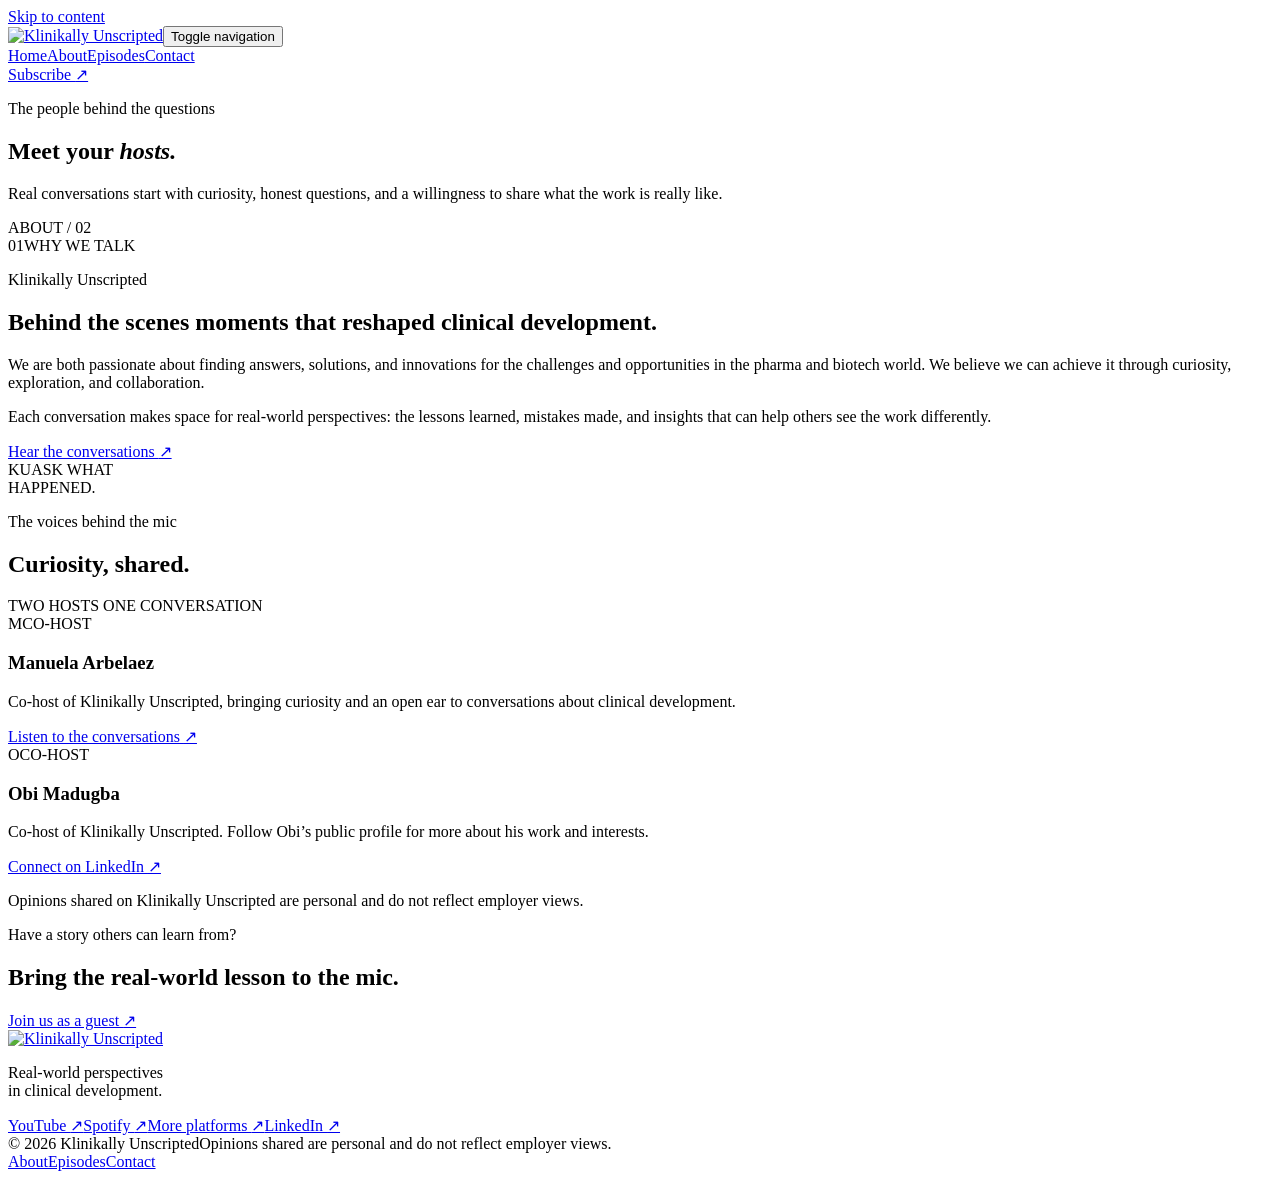
==== docs/about/index.html @ c27f8a80 "Place static site in Pages docs source" ====
<!doctype html>
<html lang="en">
<head>
  <meta charset="utf-8">
  <meta name="viewport" content="width=device-width, initial-scale=1">
  <title>About the Hosts | Klinikally Unscripted</title>
  <meta name="description" content="Meet Manuela Arbelaez and Obi Madugba, the hosts behind Klinikally Unscripted and its real-world clinical development conversations.">
  <meta name="keywords" content="Klinikally Unscripted, podcast hosts, clinical development, pharma, biotech">
  <meta name="theme-color" content="#0b0b0a">
  <meta name="robots" content="noindex,follow">
  <link rel="canonical" href="https://klinikallyunscripted.com/about/">
  <link rel="icon" type="image/png" href="/klinikallyunscripted-pages/assets/klinikally-logo.png">
  <link rel="preconnect" href="https://fonts.googleapis.com"><link rel="preconnect" href="https://fonts.gstatic.com" crossorigin>
  <link href="https://fonts.googleapis.com/css2?family=Roboto+Slab:ital,wght@0,500;0,600;1,500&family=Roboto:wght@400;500;700&family=Space+Grotesk:wght@400;500;600;700&display=swap" rel="stylesheet">
  <link rel="stylesheet" href="/klinikallyunscripted-pages/assets/site.css">
  <meta property="og:type" content="website"><meta property="og:title" content="About the Hosts | Klinikally Unscripted"><meta property="og:description" content="Meet the hosts behind real-world conversations in pharma, biotech, and clinical development."><meta property="og:url" content="https://klinikallyunscripted.com/about/"><meta property="og:site_name" content="Klinikally Unscripted"><meta property="og:image" content="https://klinikallyunscripted.com/assets/klinikally-wordmark.png">
  <meta name="twitter:card" content="summary_large_image"><meta name="twitter:title" content="About the Hosts | Klinikally Unscripted"><meta name="twitter:description" content="Meet Manuela Arbelaez and Obi Madugba, hosts of Klinikally Unscripted."><meta name="twitter:image" content="https://klinikallyunscripted.com/assets/klinikally-wordmark.png">
</head>
<body>
  <a class="skip-link" href="#main">Skip to content</a>
  <header class="site-header"><a class="brand" href="/klinikallyunscripted-pages/" aria-label="Klinikally Unscripted home"><img src="/klinikallyunscripted-pages/assets/klinikally-wordmark.png" alt="Klinikally Unscripted" width="205" height="61"></a><button class="menu-toggle" type="button" aria-expanded="false" aria-controls="main-nav"><span></span><span></span><span></span><span class="sr-only">Toggle navigation</span></button><nav id="main-nav" class="main-nav" aria-label="Main navigation"><a href="/klinikallyunscripted-pages/">Home</a><a class="active" href="/klinikallyunscripted-pages/about/" aria-current="page">About</a><a href="/klinikallyunscripted-pages/episodes/">Episodes</a><a href="/klinikallyunscripted-pages/contact/">Contact</a></nav><a class="header-cta" href="https://linktr.ee/klinikallyunscripted" target="_blank" rel="noopener noreferrer">Subscribe <span aria-hidden="true">↗</span></a></header>
  <main id="main">
    <section class="page-hero page-hero-about"><div class="page-hero-inner"><p class="eyebrow"><span class="eyebrow-dot"></span> The people behind the questions</p><h1>Meet your <em>hosts.</em></h1><p class="page-hero-copy">Real conversations start with curiosity, honest questions, and a willingness to share what the work is really like.</p></div><div class="page-hero-index">ABOUT / 02</div></section>
    <section class="about-story section-wrap"><div class="section-marker"><span>01</span><span>WHY WE TALK</span></div><div class="about-story-copy"><p class="eyebrow eyebrow-dark">Klinikally Unscripted</p><h2>Behind the scenes moments that reshaped clinical development.</h2><p>We are both passionate about finding answers, solutions, and innovations for the challenges and opportunities in the pharma and biotech world. We believe we can achieve it through curiosity, exploration, and collaboration.</p><p>Each conversation makes space for real-world perspectives: the lessons learned, mistakes made, and insights that can help others see the work differently.</p><a class="text-link" href="/klinikallyunscripted-pages/episodes/">Hear the conversations <span aria-hidden="true">↗</span></a></div><div class="about-story-art" aria-hidden="true"><span class="story-orbit orbit-one"></span><span class="story-orbit orbit-two"></span><span class="story-mic">K<span>U</span></span><span class="story-caption">ASK WHAT<br>HAPPENED.</span></div></section>
    <section class="host-section"><div class="section-wrap"><div class="section-heading"><div><p class="eyebrow">The voices behind the mic</p><h2>Curiosity, shared.</h2></div><span class="host-count">TWO HOSTS <i></i> ONE CONVERSATION</span></div><div class="host-cards">
      <article class="host-card"><div class="host-card-top"><span class="host-initial">M</span><span class="host-label">CO-HOST</span></div><h3>Manuela Arbelaez</h3><p>Co-host of Klinikally Unscripted, bringing curiosity and an open ear to conversations about clinical development.</p><a class="text-link" href="/klinikallyunscripted-pages/episodes/">Listen to the conversations <span aria-hidden="true">↗</span></a></article>
      <article class="host-card host-card-featured"><div class="host-card-top"><span class="host-initial host-initial-dark">O</span><span class="host-label">CO-HOST</span></div><h3>Obi Madugba</h3><p>Co-host of Klinikally Unscripted. Follow Obi’s public profile for more about his work and interests.</p><a class="text-link" href="https://www.linkedin.com/in/obinnamadugba/" target="_blank" rel="noopener noreferrer">Connect on LinkedIn <span aria-hidden="true">↗</span></a></article>
    </div><p class="disclaimer">Opinions shared on Klinikally Unscripted are personal and do not reflect employer views.</p></div></section>
    <section class="closing-cta section-wrap"><p class="eyebrow eyebrow-dark">Have a story others can learn from?</p><h2>Bring the real-world lesson to the mic.</h2><a class="button button-dark" href="mailto:podcastguest@klinikallyunscripted.com?subject=Klinikally%20Unscripted%20guest%20story">Join us as a guest <span aria-hidden="true">↗</span></a></section>
  </main>
  <footer class="site-footer"><div class="footer-top"><a class="footer-brand" href="/klinikallyunscripted-pages/" aria-label="Klinikally Unscripted home"><img src="/klinikallyunscripted-pages/assets/klinikally-logo.png" alt="Klinikally Unscripted" width="180" height="53"></a><p>Real-world perspectives<br>in clinical development.</p><div class="footer-social"><a href="https://www.youtube.com/@klinikallyunscripted" target="_blank" rel="noopener noreferrer">YouTube <span aria-hidden="true">↗</span></a><a href="https://open.spotify.com/episode/0exE9K31Cg3pl8VIpCeLCe?si=aVEsGdhORkiQsK6DX4MzBw" target="_blank" rel="noopener noreferrer">Spotify <span aria-hidden="true">↗</span></a><a href="https://linktr.ee/klinikallyunscripted" target="_blank" rel="noopener noreferrer">More platforms <span aria-hidden="true">↗</span></a><a href="https://www.linkedin.com/in/obinnamadugba/" target="_blank" rel="noopener noreferrer">LinkedIn <span aria-hidden="true">↗</span></a></div></div><div class="footer-bottom"><span>© <span data-year>2026</span> Klinikally Unscripted</span><span>Opinions shared are personal and do not reflect employer views.</span><nav aria-label="Footer navigation"><a href="/klinikallyunscripted-pages/about/">About</a><a href="/klinikallyunscripted-pages/episodes/">Episodes</a><a href="/klinikallyunscripted-pages/contact/">Contact</a></nav></div></footer>
  <script src="/klinikallyunscripted-pages/assets/site.js" defer></script>
</body>
</html>
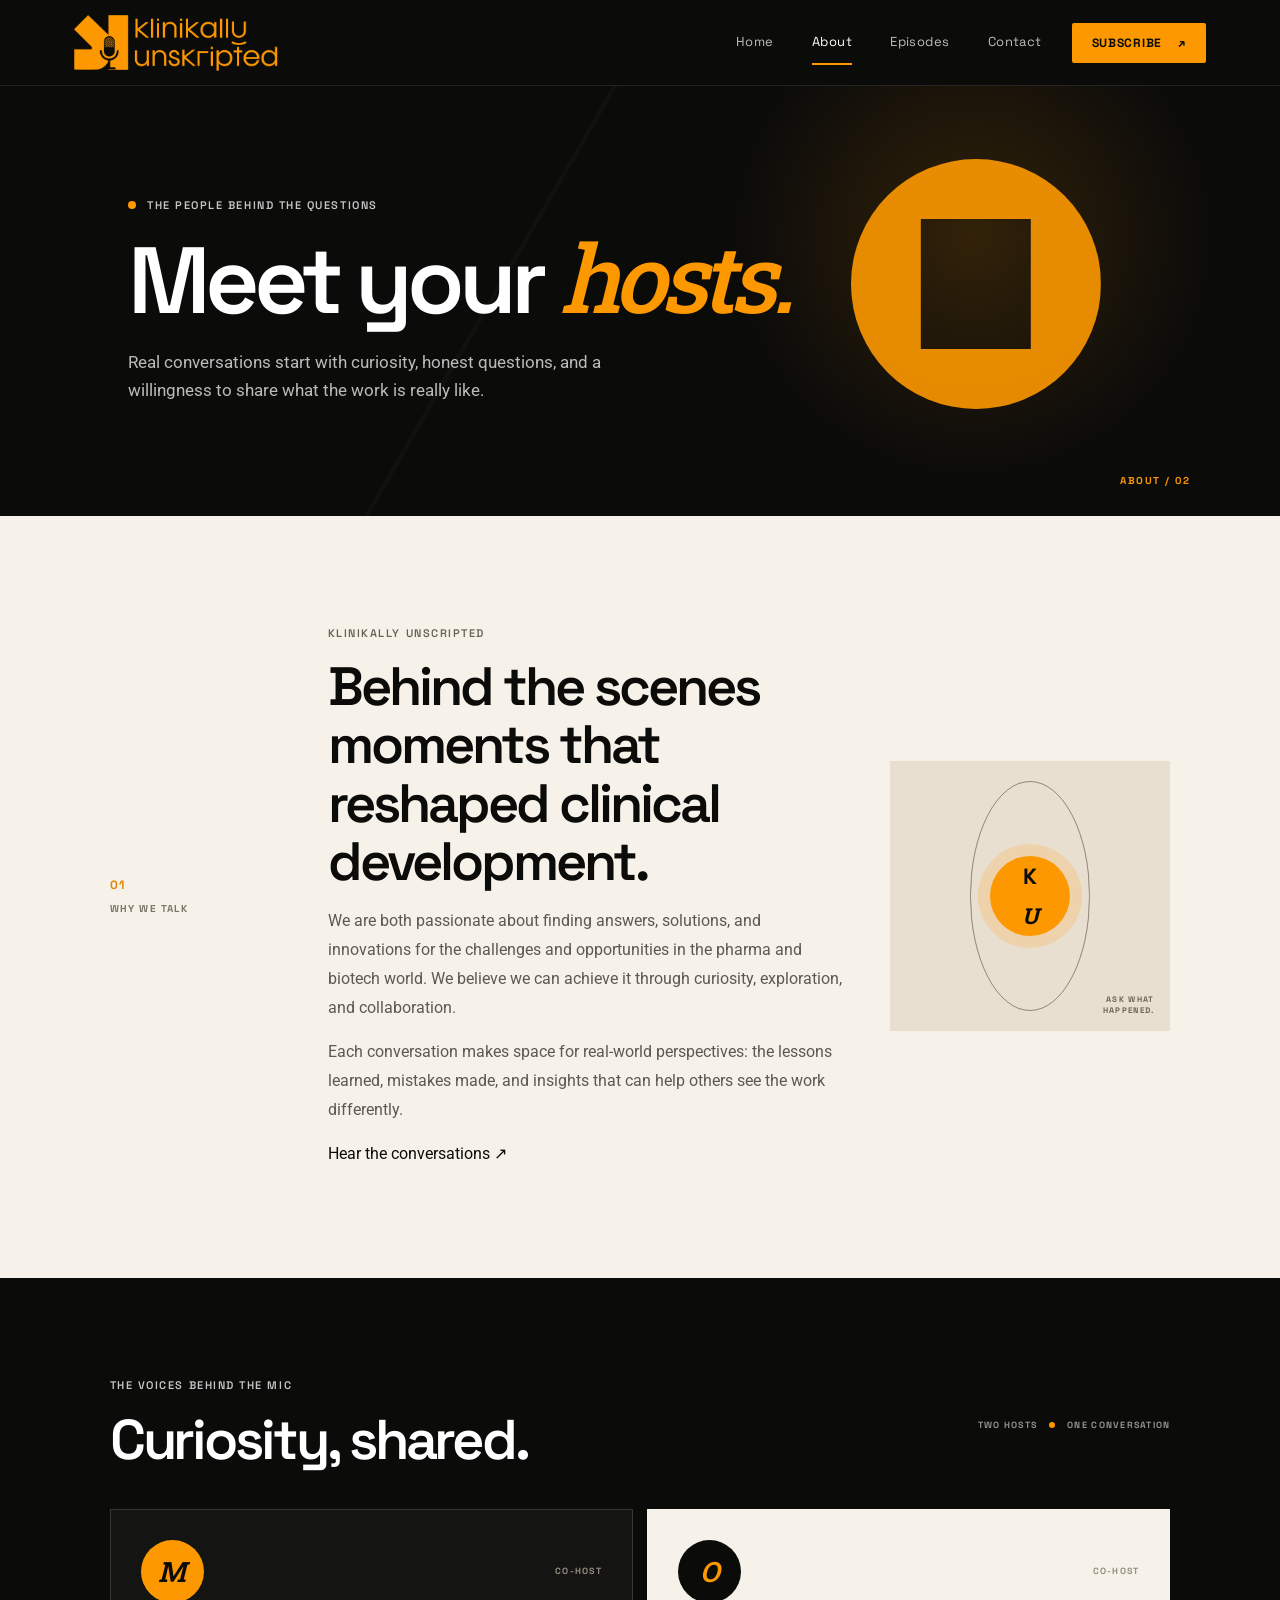
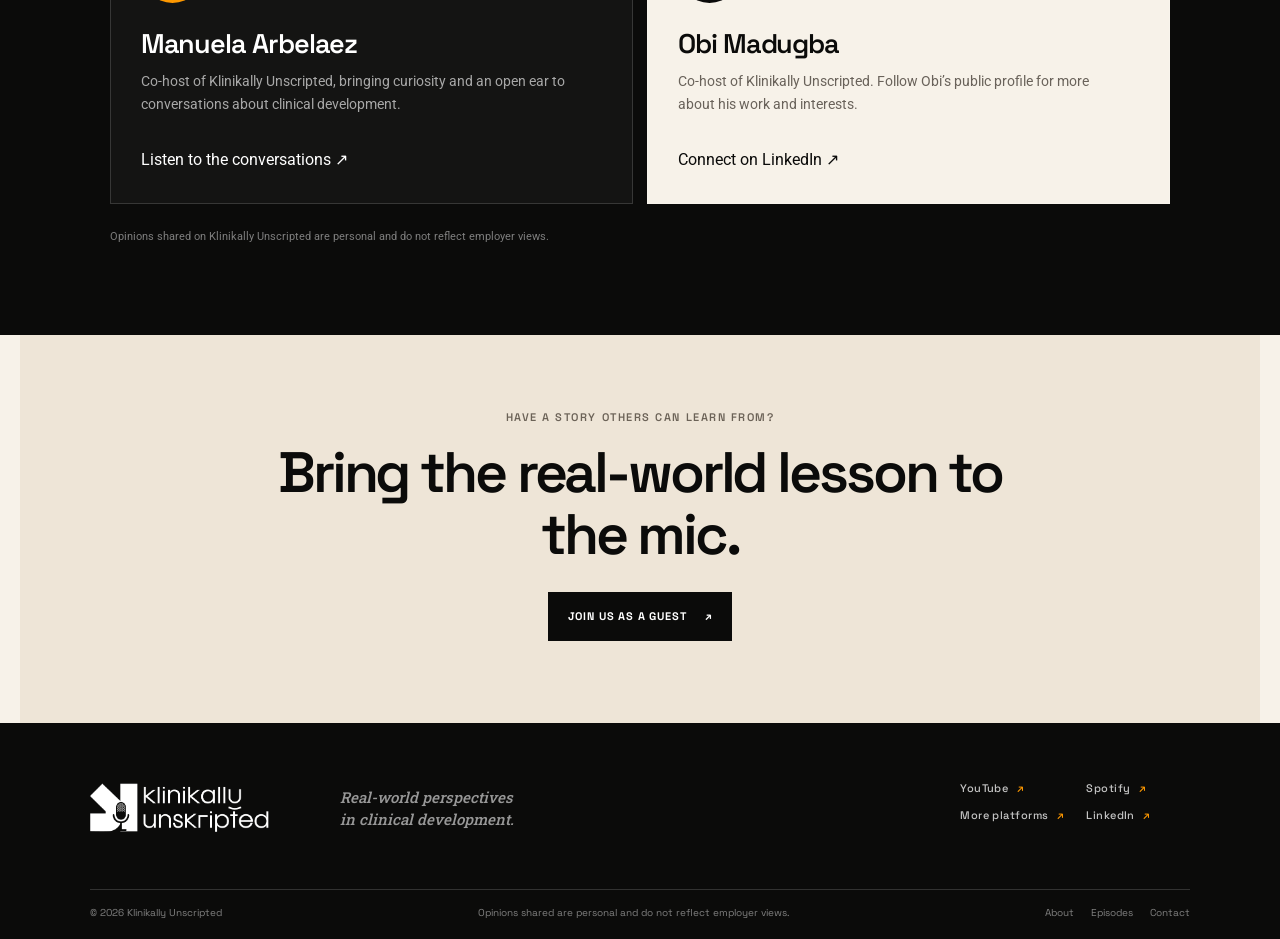
==== commit cb4d314c: "Prepare custom-domain root build" ====
--- a/docs/about/index.html
+++ b/docs/about/index.html
@@ -7,28 +7,28 @@
   <meta name="description" content="Meet Manuela Arbelaez and Obi Madugba, the hosts behind Klinikally Unscripted and its real-world clinical development conversations.">
   <meta name="keywords" content="Klinikally Unscripted, podcast hosts, clinical development, pharma, biotech">
   <meta name="theme-color" content="#0b0b0a">
-  <meta name="robots" content="noindex,follow">
+  <meta name="robots" content="index,follow">
   <link rel="canonical" href="https://klinikallyunscripted.com/about/">
-  <link rel="icon" type="image/png" href="/klinikallyunscripted-pages/assets/klinikally-logo.png">
+  <link rel="icon" type="image/png" href="/assets/klinikally-logo.png">
   <link rel="preconnect" href="https://fonts.googleapis.com"><link rel="preconnect" href="https://fonts.gstatic.com" crossorigin>
   <link href="https://fonts.googleapis.com/css2?family=Roboto+Slab:ital,wght@0,500;0,600;1,500&family=Roboto:wght@400;500;700&family=Space+Grotesk:wght@400;500;600;700&display=swap" rel="stylesheet">
-  <link rel="stylesheet" href="/klinikallyunscripted-pages/assets/site.css">
+  <link rel="stylesheet" href="/assets/site.css">
   <meta property="og:type" content="website"><meta property="og:title" content="About the Hosts | Klinikally Unscripted"><meta property="og:description" content="Meet the hosts behind real-world conversations in pharma, biotech, and clinical development."><meta property="og:url" content="https://klinikallyunscripted.com/about/"><meta property="og:site_name" content="Klinikally Unscripted"><meta property="og:image" content="https://klinikallyunscripted.com/assets/klinikally-wordmark.png">
   <meta name="twitter:card" content="summary_large_image"><meta name="twitter:title" content="About the Hosts | Klinikally Unscripted"><meta name="twitter:description" content="Meet Manuela Arbelaez and Obi Madugba, hosts of Klinikally Unscripted."><meta name="twitter:image" content="https://klinikallyunscripted.com/assets/klinikally-wordmark.png">
 </head>
 <body>
   <a class="skip-link" href="#main">Skip to content</a>
-  <header class="site-header"><a class="brand" href="/klinikallyunscripted-pages/" aria-label="Klinikally Unscripted home"><img src="/klinikallyunscripted-pages/assets/klinikally-wordmark.png" alt="Klinikally Unscripted" width="205" height="61"></a><button class="menu-toggle" type="button" aria-expanded="false" aria-controls="main-nav"><span></span><span></span><span></span><span class="sr-only">Toggle navigation</span></button><nav id="main-nav" class="main-nav" aria-label="Main navigation"><a href="/klinikallyunscripted-pages/">Home</a><a class="active" href="/klinikallyunscripted-pages/about/" aria-current="page">About</a><a href="/klinikallyunscripted-pages/episodes/">Episodes</a><a href="/klinikallyunscripted-pages/contact/">Contact</a></nav><a class="header-cta" href="https://linktr.ee/klinikallyunscripted" target="_blank" rel="noopener noreferrer">Subscribe <span aria-hidden="true">↗</span></a></header>
+  <header class="site-header"><a class="brand" href="/" aria-label="Klinikally Unscripted home"><img src="/assets/klinikally-wordmark.png" alt="Klinikally Unscripted" width="205" height="61"></a><button class="menu-toggle" type="button" aria-expanded="false" aria-controls="main-nav"><span></span><span></span><span></span><span class="sr-only">Toggle navigation</span></button><nav id="main-nav" class="main-nav" aria-label="Main navigation"><a href="/">Home</a><a class="active" href="/about/" aria-current="page">About</a><a href="/episodes/">Episodes</a><a href="/contact/">Contact</a></nav><a class="header-cta" href="https://linktr.ee/klinikallyunscripted" target="_blank" rel="noopener noreferrer">Subscribe <span aria-hidden="true">↗</span></a></header>
   <main id="main">
     <section class="page-hero page-hero-about"><div class="page-hero-inner"><p class="eyebrow"><span class="eyebrow-dot"></span> The people behind the questions</p><h1>Meet your <em>hosts.</em></h1><p class="page-hero-copy">Real conversations start with curiosity, honest questions, and a willingness to share what the work is really like.</p></div><div class="page-hero-index">ABOUT / 02</div></section>
-    <section class="about-story section-wrap"><div class="section-marker"><span>01</span><span>WHY WE TALK</span></div><div class="about-story-copy"><p class="eyebrow eyebrow-dark">Klinikally Unscripted</p><h2>Behind the scenes moments that reshaped clinical development.</h2><p>We are both passionate about finding answers, solutions, and innovations for the challenges and opportunities in the pharma and biotech world. We believe we can achieve it through curiosity, exploration, and collaboration.</p><p>Each conversation makes space for real-world perspectives: the lessons learned, mistakes made, and insights that can help others see the work differently.</p><a class="text-link" href="/klinikallyunscripted-pages/episodes/">Hear the conversations <span aria-hidden="true">↗</span></a></div><div class="about-story-art" aria-hidden="true"><span class="story-orbit orbit-one"></span><span class="story-orbit orbit-two"></span><span class="story-mic">K<span>U</span></span><span class="story-caption">ASK WHAT<br>HAPPENED.</span></div></section>
+    <section class="about-story section-wrap"><div class="section-marker"><span>01</span><span>WHY WE TALK</span></div><div class="about-story-copy"><p class="eyebrow eyebrow-dark">Klinikally Unscripted</p><h2>Behind the scenes moments that reshaped clinical development.</h2><p>We are both passionate about finding answers, solutions, and innovations for the challenges and opportunities in the pharma and biotech world. We believe we can achieve it through curiosity, exploration, and collaboration.</p><p>Each conversation makes space for real-world perspectives: the lessons learned, mistakes made, and insights that can help others see the work differently.</p><a class="text-link" href="/episodes/">Hear the conversations <span aria-hidden="true">↗</span></a></div><div class="about-story-art" aria-hidden="true"><span class="story-orbit orbit-one"></span><span class="story-orbit orbit-two"></span><span class="story-mic">K<span>U</span></span><span class="story-caption">ASK WHAT<br>HAPPENED.</span></div></section>
     <section class="host-section"><div class="section-wrap"><div class="section-heading"><div><p class="eyebrow">The voices behind the mic</p><h2>Curiosity, shared.</h2></div><span class="host-count">TWO HOSTS <i></i> ONE CONVERSATION</span></div><div class="host-cards">
-      <article class="host-card"><div class="host-card-top"><span class="host-initial">M</span><span class="host-label">CO-HOST</span></div><h3>Manuela Arbelaez</h3><p>Co-host of Klinikally Unscripted, bringing curiosity and an open ear to conversations about clinical development.</p><a class="text-link" href="/klinikallyunscripted-pages/episodes/">Listen to the conversations <span aria-hidden="true">↗</span></a></article>
+      <article class="host-card"><div class="host-card-top"><span class="host-initial">M</span><span class="host-label">CO-HOST</span></div><h3>Manuela Arbelaez</h3><p>Co-host of Klinikally Unscripted, bringing curiosity and an open ear to conversations about clinical development.</p><a class="text-link" href="/episodes/">Listen to the conversations <span aria-hidden="true">↗</span></a></article>
       <article class="host-card host-card-featured"><div class="host-card-top"><span class="host-initial host-initial-dark">O</span><span class="host-label">CO-HOST</span></div><h3>Obi Madugba</h3><p>Co-host of Klinikally Unscripted. Follow Obi’s public profile for more about his work and interests.</p><a class="text-link" href="https://www.linkedin.com/in/obinnamadugba/" target="_blank" rel="noopener noreferrer">Connect on LinkedIn <span aria-hidden="true">↗</span></a></article>
     </div><p class="disclaimer">Opinions shared on Klinikally Unscripted are personal and do not reflect employer views.</p></div></section>
     <section class="closing-cta section-wrap"><p class="eyebrow eyebrow-dark">Have a story others can learn from?</p><h2>Bring the real-world lesson to the mic.</h2><a class="button button-dark" href="mailto:podcastguest@klinikallyunscripted.com?subject=Klinikally%20Unscripted%20guest%20story">Join us as a guest <span aria-hidden="true">↗</span></a></section>
   </main>
-  <footer class="site-footer"><div class="footer-top"><a class="footer-brand" href="/klinikallyunscripted-pages/" aria-label="Klinikally Unscripted home"><img src="/klinikallyunscripted-pages/assets/klinikally-logo.png" alt="Klinikally Unscripted" width="180" height="53"></a><p>Real-world perspectives<br>in clinical development.</p><div class="footer-social"><a href="https://www.youtube.com/@klinikallyunscripted" target="_blank" rel="noopener noreferrer">YouTube <span aria-hidden="true">↗</span></a><a href="https://open.spotify.com/episode/0exE9K31Cg3pl8VIpCeLCe?si=aVEsGdhORkiQsK6DX4MzBw" target="_blank" rel="noopener noreferrer">Spotify <span aria-hidden="true">↗</span></a><a href="https://linktr.ee/klinikallyunscripted" target="_blank" rel="noopener noreferrer">More platforms <span aria-hidden="true">↗</span></a><a href="https://www.linkedin.com/in/obinnamadugba/" target="_blank" rel="noopener noreferrer">LinkedIn <span aria-hidden="true">↗</span></a></div></div><div class="footer-bottom"><span>© <span data-year>2026</span> Klinikally Unscripted</span><span>Opinions shared are personal and do not reflect employer views.</span><nav aria-label="Footer navigation"><a href="/klinikallyunscripted-pages/about/">About</a><a href="/klinikallyunscripted-pages/episodes/">Episodes</a><a href="/klinikallyunscripted-pages/contact/">Contact</a></nav></div></footer>
-  <script src="/klinikallyunscripted-pages/assets/site.js" defer></script>
+  <footer class="site-footer"><div class="footer-top"><a class="footer-brand" href="/" aria-label="Klinikally Unscripted home"><img src="/assets/klinikally-logo.png" alt="Klinikally Unscripted" width="180" height="53"></a><p>Real-world perspectives<br>in clinical development.</p><div class="footer-social"><a href="https://www.youtube.com/@klinikallyunscripted" target="_blank" rel="noopener noreferrer">YouTube <span aria-hidden="true">↗</span></a><a href="https://open.spotify.com/episode/0exE9K31Cg3pl8VIpCeLCe?si=aVEsGdhORkiQsK6DX4MzBw" target="_blank" rel="noopener noreferrer">Spotify <span aria-hidden="true">↗</span></a><a href="https://linktr.ee/klinikallyunscripted" target="_blank" rel="noopener noreferrer">More platforms <span aria-hidden="true">↗</span></a><a href="https://www.linkedin.com/in/obinnamadugba/" target="_blank" rel="noopener noreferrer">LinkedIn <span aria-hidden="true">↗</span></a></div></div><div class="footer-bottom"><span>© <span data-year>2026</span> Klinikally Unscripted</span><span>Opinions shared are personal and do not reflect employer views.</span><nav aria-label="Footer navigation"><a href="/about/">About</a><a href="/episodes/">Episodes</a><a href="/contact/">Contact</a></nav></div></footer>
+  <script src="/assets/site.js" defer></script>
 </body>
 </html>
--- a/assets/site.css
+++ b/assets/site.css
@@ -0,0 +1,190 @@
+/* Klinikally Unscripted — editorial styling using the original orange/charcoal brand palette. */
+:root{--ink:#0b0b0a;--ink-soft:#171715;--paper:#f7f2e9;--paper-bright:#fffdf8;--orange:#fd9800;--orange-deep:#e48200;--plum:#a860a6;--muted:#69655f;--line:rgba(11,11,10,.15);--white:#fff;--max:1240px;--sans:'Roboto','Arial',sans-serif;--display:'Space Grotesk','Arial',sans-serif;--serif:'Roboto Slab',Georgia,serif}
+*{box-sizing:border-box}
+html{scroll-behavior:smooth;scroll-padding-top:86px}
+body{margin:0;background:var(--paper);color:var(--ink);font-family:var(--sans);font-size:16px;line-height:1.6;-webkit-font-smoothing:antialiased}
+img{max-width:100%;display:block}
+a{color:inherit;text-decoration:none}
+button,input{font:inherit}
+button,a{-webkit-tap-highlight-color:transparent}
+::selection{background:var(--orange);color:var(--ink)}
+.sr-only{position:absolute;width:1px;height:1px;padding:0;margin:-1px;overflow:hidden;clip:rect(0,0,0,0);white-space:nowrap;border:0}
+.skip-link{position:absolute;top:-80px;left:20px;z-index:100;background:var(--orange);padding:12px 18px;color:var(--ink);font-weight:700}
+.skip-link:focus{top:16px}
+.site-header{height:86px;padding:0 clamp(22px,5.8vw,92px);background:var(--ink);display:flex;align-items:center;justify-content:space-between;gap:30px;position:sticky;top:0;z-index:20;border-bottom:1px solid rgba(255,255,255,.1)}
+.brand{display:block;width:205px;flex:0 0 auto}.brand img{width:100%;height:auto;max-height:61px;object-fit:contain;object-position:left center}
+.main-nav{display:flex;align-items:center;gap:clamp(22px,3vw,46px);margin-left:auto}
+.main-nav a{font-family:var(--display);font-size:13px;letter-spacing:.03em;color:rgba(255,255,255,.73);transition:color .2s ease;position:relative}
+.main-nav a:hover,.main-nav a.active{color:var(--white)}
+.main-nav a.active:after{content:"";position:absolute;left:0;right:0;bottom:-12px;height:2px;background:var(--orange)}
+.header-cta{display:inline-flex;align-items:center;gap:16px;padding:12px 20px;border-radius:2px;background:var(--orange);color:var(--ink);font:700 12px var(--display);letter-spacing:.06em;text-transform:uppercase;transition:background .2s ease,transform .2s ease}
+.header-cta:hover{background:#ffb23d;transform:translateY(-2px)}
+.menu-toggle{display:none;background:transparent;border:0;color:var(--white);padding:8px}
+.hero{position:relative;min-height:min(700px,calc(100vh - 86px));background:var(--ink);color:var(--white);display:flex;align-items:center;overflow:hidden;padding:85px clamp(22px,9vw,140px)}
+.hero-art{position:absolute;inset:0;width:100%;height:100%;object-fit:cover;object-position:center;opacity:.79}
+.hero-shade{position:absolute;inset:0;background:linear-gradient(90deg,rgba(8,9,8,.98) 0%,rgba(8,9,8,.90) 35%,rgba(8,9,8,.4) 72%,rgba(8,9,8,.12) 100%),linear-gradient(0deg,rgba(8,9,8,.46),transparent 30%)}
+.hero-content{position:relative;z-index:1;max-width:730px}
+.eyebrow{display:flex;align-items:center;gap:11px;margin:0 0 18px;color:rgba(255,255,255,.77);font:600 11px var(--display);letter-spacing:.14em;text-transform:uppercase}
+.eyebrow-dark{color:#6b6257}
+.eyebrow-dot,.live-dot{width:8px;height:8px;border-radius:50%;display:inline-block;background:var(--orange);flex:0 0 auto}
+.hero h1,.page-hero h1{margin:0;font:600 clamp(48px,7vw,91px)/.99 var(--display);letter-spacing:-.065em;max-width:780px}
+.hero h1 em,.page-hero h1 em{font-family:var(--serif);font-weight:500;letter-spacing:-.06em;color:var(--orange)}
+.hero-copy{max-width:505px;margin:25px 0 0;color:rgba(255,255,255,.75);font-size:17px;line-height:1.65}
+.hero-actions{display:flex;flex-wrap:wrap;gap:12px;margin-top:34px}
+.button{display:inline-flex;align-items:center;justify-content:center;gap:18px;min-height:49px;padding:13px 19px;font:700 11px var(--display);text-transform:uppercase;letter-spacing:.075em;border:1px solid transparent;transition:transform .2s ease,background .2s ease,color .2s ease,border-color .2s ease}
+.button:hover{transform:translateY(-2px)}
+.button-orange{background:var(--orange);color:var(--ink)}.button-orange:hover{background:#ffb23d}
+.button-outline{color:var(--white);border-color:rgba(255,255,255,.48);background:rgba(0,0,0,.15)}.button-outline:hover{border-color:var(--orange);color:var(--orange)}
+.button-dark{background:var(--ink);color:var(--white)}.button-dark:hover{background:#33312d}
+.button-paper{background:var(--paper);color:var(--ink)}.button-paper:hover{background:var(--white)}
+.play-mark{font-size:10px}
+.hero-note{display:flex;align-items:center;gap:12px;margin-top:54px;color:rgba(255,255,255,.6);font:500 11px var(--display);letter-spacing:.05em}
+.note-line{width:38px;height:1px;background:var(--orange)}
+.hero-index{position:absolute;right:clamp(22px,5.8vw,92px);bottom:33px;display:flex;align-items:center;gap:18px;color:rgba(255,255,255,.66);font:600 10px var(--display);letter-spacing:.14em}
+.hero-index span:first-child{display:grid;place-items:center;width:34px;height:34px;border:1px solid var(--orange);border-radius:50%;color:var(--orange);font-size:11px}
+.ticker{min-height:58px;background:var(--orange);display:flex;align-items:center;justify-content:center;gap:clamp(16px,4vw,58px);padding:15px 22px;overflow:hidden;color:var(--ink);font:700 10px var(--display);letter-spacing:.13em;white-space:nowrap}
+.ticker i{width:5px;height:5px;border:1px solid var(--ink);border-radius:50%;flex:0 0 auto}
+.section-wrap{max-width:var(--max);padding-left:clamp(24px,7vw,100px);padding-right:clamp(24px,7vw,100px);margin:0 auto}
+.intro{display:grid;grid-template-columns:170px 1fr 165px;gap:50px;align-items:start;padding-top:122px;padding-bottom:122px}
+.section-marker{display:flex;flex-direction:column;gap:9px;color:#7b756b;font:700 10px var(--display);letter-spacing:.12em}
+.section-marker span:first-child{color:var(--orange-deep);font-size:12px}
+.intro-copy{max-width:650px}
+.intro-copy h2,.section-heading h2,.hosts-intro h2,.newsletter-copy h2,.about-story-copy h2,.closing-cta h2,.contact-copy h2{margin:0;font:600 clamp(34px,4.4vw,58px)/1.08 var(--display);letter-spacing:-.055em}
+.intro-copy>p:not(.eyebrow),.hosts-intro>p:not(.eyebrow),.about-story-copy>p:not(.eyebrow),.contact-copy>p:not(.eyebrow){max-width:620px;color:#5c5852;font-size:16px;line-height:1.8}
+.intro-copy .text-link{margin-top:14px}
+.intro-stamp{width:146px;height:146px;border:1px solid rgba(11,11,10,.32);border-radius:50%;display:flex;flex-direction:column;justify-content:center;align-items:center;transform:rotate(10deg);font:700 9px/1.4 var(--display);letter-spacing:.14em;text-align:center}
+.stamp-mic{font:34px var(--serif);color:var(--orange-deep);line-height:1;margin-bottom:7px;transform:rotate(-45deg)}
+.episodes-preview{padding-top:80px;padding-bottom:118px;border-top:1px solid var(--line)}
+.section-heading{display:flex;justify-content:space-between;align-items:flex-end;gap:30px;margin-bottom:38px}
+.section-heading h2{font-size:clamp(36px,4.4vw,55px)}
+.section-heading>.text-link{margin-bottom:7px}
+.episode-feature{display:grid;grid-template-columns:1.08fr .92fr;background:var(--paper-bright);border:1px solid var(--line);min-height:335px}
+.episode-thumb,.episode-card-image{position:relative;display:block;overflow:hidden;background:#211e19}
+.episode-thumb img,.episode-card-image img{width:100%;height:100%;object-fit:cover;transition:transform .6s cubic-bezier(.2,.6,.25,1)}
+.episode-thumb:hover img,.episode-card-image:hover img{transform:scale(1.035)}
+.thumb-play{position:absolute;left:50%;top:50%;width:58px;height:58px;border-radius:50%;display:grid;place-items:center;transform:translate(-50%,-50%);background:var(--orange);color:var(--ink);font-size:14px;padding-left:3px;box-shadow:0 0 0 10px rgba(253,152,0,.19)}
+.episode-feature-copy{padding:clamp(28px,5vw,64px);align-self:center}
+.episode-kicker{display:flex;align-items:center;gap:9px;color:#716a60;font:700 10px var(--display);letter-spacing:.13em;text-transform:uppercase}
+.episode-feature-copy h3{margin:14px 0 8px;font:600 clamp(25px,3vw,38px)/1.12 var(--display);letter-spacing:-.045em}
+.episode-guest{color:#776e62;font:italic 500 14px var(--serif)}
+.episode-feature-copy>p:not(.episode-kicker):not(.episode-guest){max-width:480px;color:#615c55;font-size:14px;line-height:1.75;margin:18px 0 24px}
+.episode-list{margin-top:20px;border-top:1px solid var(--line)}
+.episode-list>a{display:grid;grid-template-columns:70px 1fr 25px;gap:20px;align-items:center;padding:20px 5px;border-bottom:1px solid var(--line);font:500 17px/1.45 var(--display);transition:padding .2s ease,color .2s ease}
+.episode-list>a:hover{padding-left:12px;color:var(--orange-deep)}
+.episode-no{color:var(--orange-deep);font:700 11px var(--display);letter-spacing:.1em}
+.episode-arrow{font-size:20px;text-align:right}
+.guest-band{position:relative;overflow:hidden;min-height:375px;background:var(--ink);color:var(--white);display:grid;grid-template-columns:1fr minmax(250px,380px);align-items:center;padding:70px clamp(24px,10vw,145px)}
+.guest-band-copy{max-width:650px;position:relative;z-index:1}
+.guest-band-copy h2{margin:0;font:600 clamp(35px,5vw,60px)/1.03 var(--display);letter-spacing:-.06em}
+.guest-band-copy>p:not(.eyebrow){max-width:550px;color:rgba(255,255,255,.72);margin:20px 0 26px}
+.guest-number{position:absolute;top:32px;left:clamp(24px,10vw,145px);font:700 10px var(--display);letter-spacing:.15em;color:rgba(255,255,255,.54)}
+.guest-number span{color:var(--orange);padding:0 8px}
+.guest-band-mark{justify-self:end;display:flex;flex-direction:column;align-items:center;justify-content:center;width:210px;height:210px;border:1px solid rgba(253,152,0,.7);border-radius:50%;color:var(--orange);font:700 14px/1.4 var(--display);letter-spacing:.22em;transform:rotate(-12deg)}
+.guest-band-mark span:nth-child(2){font:italic 500 26px var(--serif);letter-spacing:0;color:var(--white)}
+.hosts-strip{display:grid;grid-template-columns:170px 1fr 300px;gap:45px;align-items:center;padding-top:110px;padding-bottom:110px}
+.hosts-intro h2{max-width:580px}
+.hosts-intro>p:not(.eyebrow){max-width:650px}
+.host-signatures{display:grid;grid-template-columns:74px 30px 74px;align-items:center;justify-content:center;row-gap:17px}
+.host-initial{width:74px;height:74px;border-radius:50%;display:grid;place-items:center;background:var(--orange);color:var(--ink);font:600 34px var(--serif);font-style:italic}
+.host-initial-dark{background:var(--ink);color:var(--orange)}
+.host-amp{text-align:center;color:#777064;font:italic 20px var(--serif)}
+.host-names{grid-column:1/4;display:flex;flex-direction:column;text-align:center;font:500 12px/1.8 var(--display)}
+.newsletter{display:grid;grid-template-columns:minmax(280px,.82fr) 1.18fr;gap:clamp(35px,7vw,98px);align-items:center;padding-top:100px;padding-bottom:102px;border-top:1px solid var(--line)}
+.newsletter-art{min-height:320px;position:relative;overflow:hidden;background:var(--ink)}
+.newsletter-art img{position:absolute;inset:0;width:100%;height:100%;object-fit:cover;opacity:.8}
+.newsletter-art:after{content:"";position:absolute;inset:0;background:linear-gradient(145deg,rgba(8,8,8,.04),rgba(8,8,8,.55))}
+.newsletter-art-label{position:absolute;z-index:1;bottom:22px;left:24px;color:var(--white);font:700 10px/1.5 var(--display);letter-spacing:.19em}
+.newsletter-copy{max-width:570px}
+.newsletter-copy h2{max-width:550px;font-size:clamp(36px,4.4vw,53px)}
+.newsletter-copy>p:not(.eyebrow){color:#625c54;margin:17px 0 24px}
+.newsletter-form{display:grid;grid-template-columns:1fr auto;gap:12px}
+.newsletter-form>input[type=email]{min-width:0;height:51px;padding:0 16px;background:transparent;border:1px solid rgba(11,11,10,.35);border-radius:0;color:var(--ink);outline:none}
+.newsletter-form>input[type=email]:focus{border-color:var(--orange-deep);box-shadow:0 0 0 3px rgba(253,152,0,.18)}
+.newsletter-form button{grid-column:2;grid-row:1}
+.consent-line{grid-column:1/-1;display:flex;align-items:flex-start;gap:9px;color:#615c55;font-size:12px;line-height:1.45}
+.consent-line input{margin:2px 0 0;accent-color:var(--orange-deep)}
+.form-status{grid-column:1/-1;min-height:24px;margin:0;color:#625c54;font-size:12px;line-height:1.5}
+.form-status[data-state="success"]{color:#245b32}.form-status[data-state="error"]{color:#9b2b1b}
+.honeypot{position:absolute;left:-10000px;top:auto;width:1px;height:1px;overflow:hidden}
+.site-footer{background:var(--ink);color:var(--white);padding:58px clamp(24px,7vw,100px) 20px}
+.footer-top{max-width:var(--max);margin:0 auto;display:grid;grid-template-columns:200px 1fr 1.2fr;align-items:start;gap:50px;padding-bottom:53px}
+.footer-brand img{width:180px;height:auto;object-fit:contain}
+.footer-top>p{margin:5px 0;color:rgba(255,255,255,.58);font:italic 500 15px/1.5 var(--serif)}
+.footer-social{display:grid;grid-template-columns:1fr 1fr;gap:13px 22px;justify-self:end}
+.footer-social a{color:rgba(255,255,255,.76);font:500 11px var(--display);letter-spacing:.04em;transition:color .2s ease}
+.footer-social a:hover{color:var(--orange)}
+.footer-social span{color:var(--orange);padding-left:5px}
+.footer-bottom{max-width:var(--max);margin:0 auto;border-top:1px solid rgba(255,255,255,.16);padding-top:16px;display:flex;align-items:center;justify-content:space-between;gap:18px;color:rgba(255,255,255,.48);font:400 10px var(--display)}
+.footer-bottom nav{display:flex;gap:17px}.footer-bottom a:hover{color:var(--orange)}
+.page-hero{position:relative;min-height:430px;background:var(--ink);color:var(--white);display:flex;align-items:center;padding:76px clamp(24px,10vw,145px);overflow:hidden}
+.page-hero:before{content:"";position:absolute;inset:0;background:radial-gradient(circle at 76% 35%,rgba(253,152,0,.16),transparent 24%),linear-gradient(120deg,transparent 40%,rgba(255,255,255,.03) 40.2%,transparent 40.5%);pointer-events:none}
+.page-hero-inner{position:relative;z-index:1;max-width:800px}
+.page-hero h1{font-size:clamp(55px,8vw,94px)}
+.page-hero-copy{max-width:560px;color:rgba(255,255,255,.72);font-size:17px;margin:22px 0 0}
+.page-hero-index{position:absolute;right:clamp(24px,7vw,100px);bottom:29px;color:var(--orange);font:700 10px var(--display);letter-spacing:.15em}
+.page-hero-episodes:after,.page-hero-contact:after{content:"";position:absolute;right:9%;top:15%;width:min(30vw,300px);height:min(30vw,300px);border:1px solid rgba(253,152,0,.38);border-radius:50%;box-shadow:0 0 0 25px rgba(253,152,0,.04),0 0 0 55px rgba(253,152,0,.035)}
+.page-hero-contact:after{border-color:rgba(168,96,166,.62);box-shadow:0 0 0 25px rgba(168,96,166,.04),0 0 0 55px rgba(168,96,166,.035)}
+.page-hero-about:after{content:"";position:absolute;right:14%;top:17%;width:250px;height:250px;border-radius:50%;background:var(--orange);opacity:.9;clip-path:polygon(0 0,100% 0,100% 100%,0 100%,0 76%,72% 76%,72% 24%,28% 24%,28% 76%,0 76%)}
+.about-story{display:grid;grid-template-columns:170px 1fr 280px;gap:48px;align-items:center;padding-top:110px;padding-bottom:112px}
+.about-story-copy h2{max-width:700px;font-size:clamp(34px,4.3vw,54px)}
+.about-story-copy .text-link{margin-top:12px}
+.about-story-art{height:270px;position:relative;display:grid;place-items:center;overflow:hidden;background:#e9dfd0}
+.story-orbit{position:absolute;width:230px;height:230px;border:1px solid rgba(11,11,10,.26);border-radius:50%}
+.orbit-one{transform:scaleX(.52) rotate(34deg)}.orbit-two{transform:scaleX(.52) rotate(-34deg)}
+.story-mic{width:80px;height:80px;border-radius:50%;display:grid;place-items:center;background:var(--orange);font:700 22px var(--display);box-shadow:0 0 0 12px rgba(253,152,0,.18)}
+.story-mic span{font-family:var(--serif);font-style:italic}
+.story-caption{position:absolute;bottom:15px;right:16px;color:#6c6255;font:700 8px/1.4 var(--display);letter-spacing:.16em;text-align:right}
+.host-section{background:var(--ink);color:var(--white);padding:100px 0 90px}
+.host-section .section-heading{align-items:center}
+.host-section .section-heading h2{font-size:clamp(37px,4.4vw,56px)}
+.host-count{display:flex;align-items:center;gap:12px;color:rgba(255,255,255,.55);font:700 9px var(--display);letter-spacing:.14em;white-space:nowrap}
+.host-count i{width:6px;height:6px;background:var(--orange);border-radius:50%}
+.host-cards{display:grid;grid-template-columns:1fr 1fr;gap:14px}
+.host-card{min-height:295px;padding:30px;background:#141413;border:1px solid rgba(255,255,255,.15);display:flex;flex-direction:column;align-items:flex-start}
+.host-card-featured{background:var(--paper);color:var(--ink)}
+.host-card-top{display:flex;width:100%;align-items:center;justify-content:space-between}
+.host-card .host-initial{width:63px;height:63px;font-size:28px}
+.host-label{font:700 9px var(--display);letter-spacing:.14em;color:#968d80}
+.host-card h3{margin:23px 0 4px;font:600 27px var(--display);letter-spacing:-.04em}
+.host-card>p{max-width:430px;color:rgba(255,255,255,.63);font-size:14px;line-height:1.65;margin:5px 0 18px}
+.host-card-featured>p{color:#69625a}
+.host-card .text-link{margin-top:auto}
+.host-section .disclaimer{margin:24px 0 0;color:rgba(255,255,255,.47);font-size:11px}
+.closing-cta{background:#eee5d7;text-align:center;padding:75px 24px 82px}
+.closing-cta h2{max-width:760px;margin:0 auto 26px;font-size:clamp(34px,5vw,57px)}
+.closing-cta .eyebrow{justify-content:center}
+.closing-cta-orange{background:var(--orange)}
+.closing-cta>p:not(.eyebrow){margin:0 auto 24px;color:#483827}
+.small-note{margin-top:14px!important;color:#68502f!important;font-size:12px}
+.episodes-page{padding-top:90px;padding-bottom:100px}
+.episode-grid{display:grid;grid-template-columns:repeat(2,minmax(0,1fr));gap:19px}
+.episode-card{background:var(--paper-bright);border:1px solid var(--line);display:flex;flex-direction:column}
+.episode-card-image{aspect-ratio:16/9}
+.episode-card-copy{padding:22px 23px 25px;display:flex;flex-direction:column;flex:1;align-items:flex-start}
+.episode-card-copy h3{margin:4px 0 4px;font:600 clamp(20px,2.2vw,26px)/1.18 var(--display);letter-spacing:-.04em}
+.episode-card-copy .episode-guest{margin:0 0 10px}
+.episode-card-copy>p:not(.episode-kicker):not(.episode-guest){color:#676057;font-size:13px;line-height:1.65;margin:8px 0 20px}
+.episode-card-copy .text-link{margin-top:auto}
+.episode-card-featured{grid-column:span 2;display:grid;grid-template-columns:1.13fr .87fr}
+.episode-card-featured .episode-card-image{height:100%;aspect-ratio:auto;min-height:320px}
+.episode-card-featured .episode-card-copy{padding:clamp(24px,4vw,50px);justify-content:center}
+.episode-card-featured .episode-card-copy h3{font-size:clamp(28px,3.5vw,42px)}
+.spotify-callout{margin-top:36px;display:flex;align-items:center;gap:24px;padding:24px 28px;background:#ede3d4;border:1px solid rgba(11,11,10,.11)}
+.spotify-glyph{width:45px;height:45px;border-radius:50%;display:grid;place-items:center;background:#78c89c;color:#123b2b;font-size:25px;flex:0 0 auto}
+.spotify-callout>div{flex:1}.spotify-callout .eyebrow{margin-bottom:4px}.spotify-callout h3{margin:0;font:600 21px var(--display)}
+.contact-main{display:grid;grid-template-columns:170px minmax(0,1fr) 320px;gap:50px;align-items:start;padding-top:110px;padding-bottom:110px}
+.contact-copy h2{font-size:clamp(37px,4.5vw,56px)}
+.contact-email{display:flex;align-items:center;justify-content:space-between;gap:10px;margin:26px 0 20px;padding:17px 0;border-top:1px solid var(--line);border-bottom:1px solid var(--line);font:600 clamp(15px,2vw,20px) var(--display);word-break:break-word}
+.contact-email span{color:var(--orange-deep);flex:0 0 auto}
+.contact-note{position:relative;padding:33px;background:#e9dfd0;min-height:280px}
+.contact-note-mark{position:absolute;top:0;left:24px;color:var(--orange-deep);font:86px/1 var(--serif)}
+.contact-note blockquote{position:relative;margin:55px 0 15px;font:italic 500 22px/1.5 var(--serif)}
+.contact-note>p{color:#73685c;font:500 11px var(--display)}
+.contact-social{display:grid;grid-template-columns:1fr 1fr;gap:10px;border-top:1px solid rgba(11,11,10,.18);margin-top:26px;padding-top:17px}
+.contact-social span{grid-column:1/-1;color:#83796c;font:700 8px var(--display);letter-spacing:.12em}
+.contact-social a{font:600 10px var(--display)}
+.contact-social a:hover{color:var(--orange-deep)}
+@media (max-width:1050px){.intro{grid-template-columns:125px 1fr 120px;gap:30px}.hosts-strip{grid-template-columns:125px 1fr 220px;gap:30px}.about-story{grid-template-columns:125px 1fr 220px;gap:30px}.contact-main{grid-template-columns:125px minmax(0,1fr) 270px;gap:30px}.footer-top{grid-template-columns:180px .8fr 1fr;gap:25px}}
+@media (max-width:780px){.site-header{height:74px;padding:0 20px;gap:12px}.brand{width:168px}.header-cta{padding:10px 12px;font-size:10px;gap:8px;margin-left:auto}.menu-toggle{display:flex;flex-direction:column;gap:5px;order:3;width:36px;height:36px;justify-content:center;align-items:center}.menu-toggle>span:not(.sr-only){width:21px;height:1px;background:var(--white);display:block}.main-nav{display:none;position:absolute;top:74px;left:0;right:0;background:var(--ink);padding:16px 22px 23px;border-top:1px solid rgba(255,255,255,.12);flex-direction:column;align-items:flex-start;gap:18px}.main-nav.is-open{display:flex}.main-nav a.active:after{bottom:-5px}.hero{min-height:650px;padding:70px 25px 100px;align-items:center}.hero-art{object-position:62% center;opacity:.59}.hero-shade{background:linear-gradient(90deg,rgba(8,9,8,.96),rgba(8,9,8,.65)),linear-gradient(0deg,rgba(8,9,8,.5),transparent 55%)}.hero h1{font-size:clamp(48px,11.5vw,76px)}.hero-copy{font-size:15px}.hero-note{margin-top:38px}.hero-index{right:22px;bottom:20px}.ticker{justify-content:flex-start;overflow-x:auto;gap:22px;min-height:52px;font-size:9px}.intro{grid-template-columns:1fr;gap:25px;padding-top:75px;padding-bottom:77px}.intro-stamp{display:none}.intro-copy h2,.section-heading h2,.hosts-intro h2,.newsletter-copy h2,.about-story-copy h2,.contact-copy h2{font-size:clamp(34px,8vw,48px)}.episodes-preview{padding-top:65px;padding-bottom:75px}.section-heading{align-items:flex-start}.section-heading>.text-link{font-size:9px;margin-top:7px}.episode-feature{grid-template-columns:1fr}.episode-thumb{aspect-ratio:16/9}.episode-feature-copy{padding:28px 23px 30px}.episode-list>a{grid-template-columns:36px 1fr 20px;gap:12px;font-size:14px;padding:17px 0}.guest-band{grid-template-columns:1fr;padding:75px 25px 50px;min-height:430px}.guest-band-mark{position:absolute;right:20px;bottom:18px;width:125px;height:125px;font-size:9px;opacity:.75}.guest-band-mark span:nth-child(2){font-size:17px}.guest-band-copy{padding-right:25px}.guest-number{left:25px;top:25px}.hosts-strip{grid-template-columns:1fr;gap:25px;padding-top:75px;padding-bottom:75px}.host-signatures{justify-self:start;margin-top:10px}.newsletter{grid-template-columns:1fr;gap:32px;padding-top:70px;padding-bottom:75px}.newsletter-art{min-height:230px}.footer-top{grid-template-columns:1fr 1fr;gap:22px}.footer-brand{grid-column:1}.footer-top>p{grid-column:2;text-align:right}.footer-social{grid-column:1/-1;justify-self:start;grid-template-columns:repeat(4,auto);gap:15px}.footer-bottom{align-items:flex-start;flex-direction:column;gap:12px}.page-hero{min-height:380px;padding:70px 25px}.page-hero h1{font-size:clamp(54px,12vw,78px)}.page-hero:after{right:-5%!important;opacity:.55}.about-story{grid-template-columns:1fr;gap:24px;padding-top:75px;padding-bottom:75px}.about-story-art{width:min(100%,400px);height:210px}.host-section{padding:70px 0}.host-section .section-heading{flex-direction:column;align-items:flex-start}.host-count{white-space:normal}.host-cards{grid-template-columns:1fr}.host-card{min-height:255px}.episodes-page{padding-top:70px;padding-bottom:75px}.episodes-page .section-heading{flex-direction:column}.episode-grid{grid-template-columns:1fr}.episode-card-featured{grid-column:auto;grid-template-columns:1fr}.episode-card-featured .episode-card-image{min-height:0;aspect-ratio:16/9}.episode-card-featured .episode-card-copy{padding:24px}.spotify-callout{align-items:flex-start;flex-wrap:wrap;padding:22px}.spotify-callout>div{min-width:calc(100% - 75px)}.spotify-callout .button{margin-left:69px}.contact-main{grid-template-columns:1fr;gap:24px;padding-top:75px;padding-bottom:75px}.contact-note{max-width:500px}.closing-cta{padding:65px 24px}.contact-email{font-size:16px}}
+@media (max-width:430px){.header-cta{font-size:9px;letter-spacing:.03em}.brand{width:148px}.hero-actions{align-items:stretch;flex-direction:column;max-width:280px}.hero-actions .button{justify-content:space-between}.hero{min-height:620px}.newsletter-form{grid-template-columns:1fr}.newsletter-form button{grid-column:1;grid-row:auto;justify-self:start}.footer-social{grid-template-columns:1fr 1fr}.footer-top{gap:16px}.footer-bottom nav{flex-wrap:wrap}.episode-list>a{font-size:13px}.contact-email{font-size:14px}.page-hero-index{right:22px}}
+@media (prefers-reduced-motion:reduce){html{scroll-behavior:auto}*,*::before,*::after{transition-duration:.01ms!important;animation-duration:.01ms!important;animation-iteration-count:1!important}}
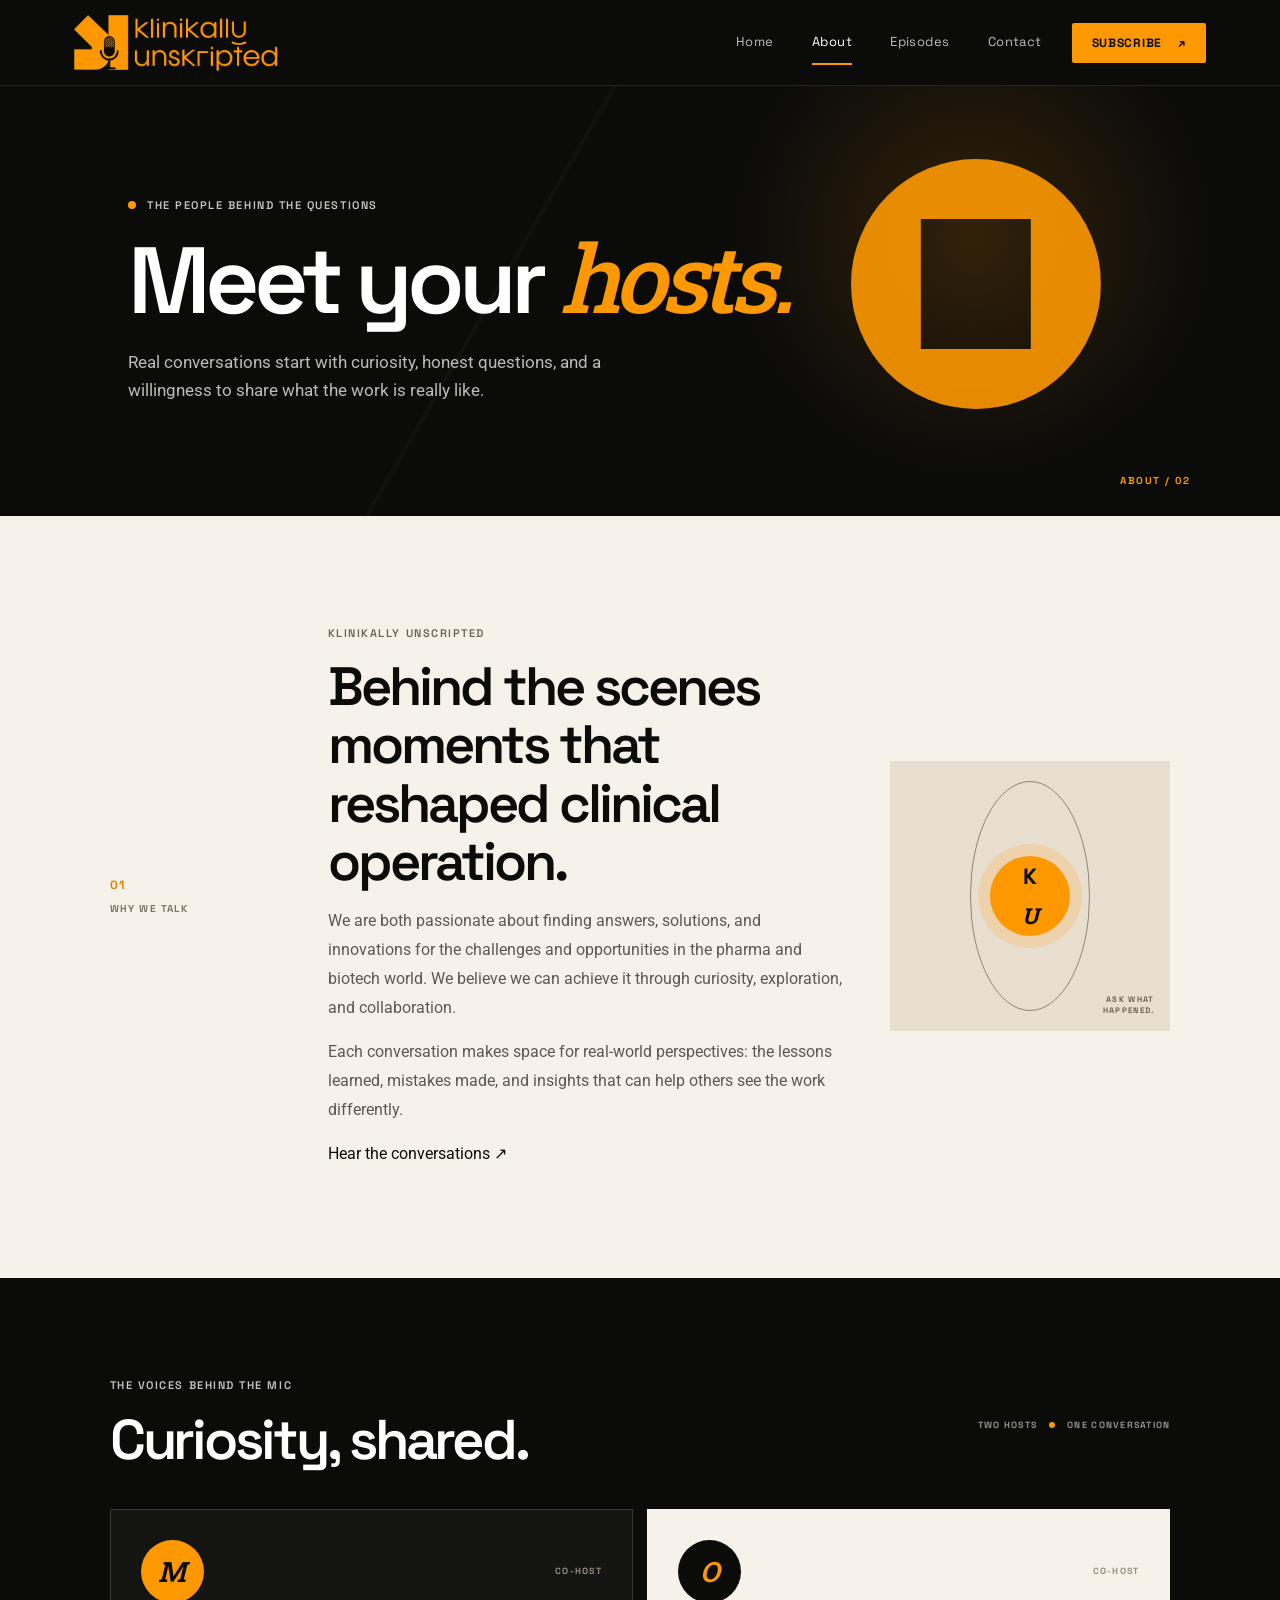
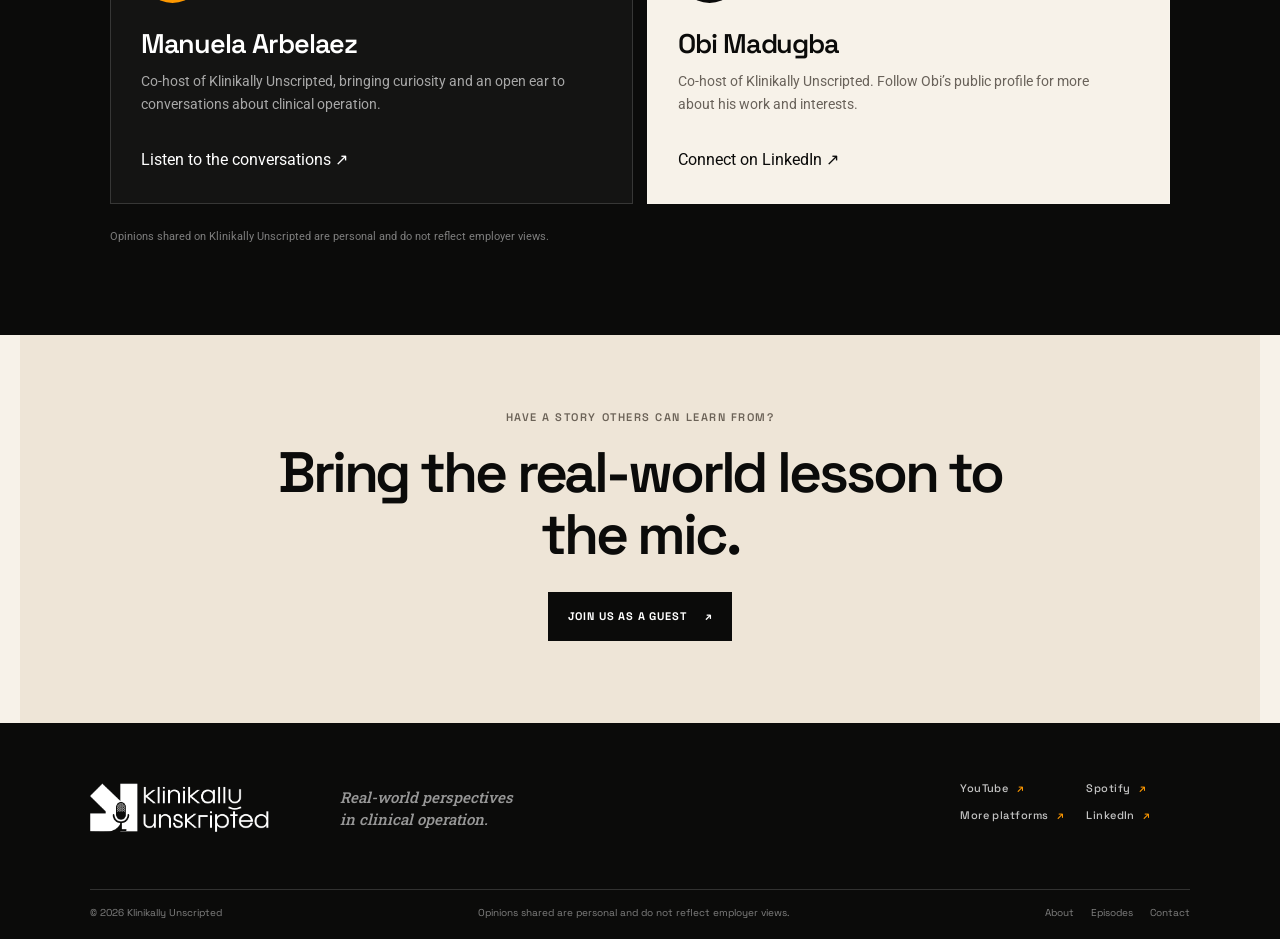
==== commit d88491a2: "Replace clinical development wording" ====
--- a/docs/about/index.html
+++ b/docs/about/index.html
@@ -4,8 +4,8 @@
   <meta charset="utf-8">
   <meta name="viewport" content="width=device-width, initial-scale=1">
   <title>About the Hosts | Klinikally Unscripted</title>
-  <meta name="description" content="Meet Manuela Arbelaez and Obi Madugba, the hosts behind Klinikally Unscripted and its real-world clinical development conversations.">
-  <meta name="keywords" content="Klinikally Unscripted, podcast hosts, clinical development, pharma, biotech">
+  <meta name="description" content="Meet Manuela Arbelaez and Obi Madugba, the hosts behind Klinikally Unscripted and its real-world clinical operation conversations.">
+  <meta name="keywords" content="Klinikally Unscripted, podcast hosts, clinical operation, pharma, biotech">
   <meta name="theme-color" content="#0b0b0a">
   <meta name="robots" content="index,follow">
   <link rel="canonical" href="https://klinikallyunscripted.com/about/">
@@ -13,7 +13,7 @@
   <link rel="preconnect" href="https://fonts.googleapis.com"><link rel="preconnect" href="https://fonts.gstatic.com" crossorigin>
   <link href="https://fonts.googleapis.com/css2?family=Roboto+Slab:ital,wght@0,500;0,600;1,500&family=Roboto:wght@400;500;700&family=Space+Grotesk:wght@400;500;600;700&display=swap" rel="stylesheet">
   <link rel="stylesheet" href="/assets/site.css">
-  <meta property="og:type" content="website"><meta property="og:title" content="About the Hosts | Klinikally Unscripted"><meta property="og:description" content="Meet the hosts behind real-world conversations in pharma, biotech, and clinical development."><meta property="og:url" content="https://klinikallyunscripted.com/about/"><meta property="og:site_name" content="Klinikally Unscripted"><meta property="og:image" content="https://klinikallyunscripted.com/assets/klinikally-wordmark.png">
+  <meta property="og:type" content="website"><meta property="og:title" content="About the Hosts | Klinikally Unscripted"><meta property="og:description" content="Meet the hosts behind real-world conversations in pharma, biotech, and clinical operation."><meta property="og:url" content="https://klinikallyunscripted.com/about/"><meta property="og:site_name" content="Klinikally Unscripted"><meta property="og:image" content="https://klinikallyunscripted.com/assets/klinikally-wordmark.png">
   <meta name="twitter:card" content="summary_large_image"><meta name="twitter:title" content="About the Hosts | Klinikally Unscripted"><meta name="twitter:description" content="Meet Manuela Arbelaez and Obi Madugba, hosts of Klinikally Unscripted."><meta name="twitter:image" content="https://klinikallyunscripted.com/assets/klinikally-wordmark.png">
 </head>
 <body>
@@ -21,14 +21,14 @@
   <header class="site-header"><a class="brand" href="/" aria-label="Klinikally Unscripted home"><img src="/assets/klinikally-wordmark.png" alt="Klinikally Unscripted" width="205" height="61"></a><button class="menu-toggle" type="button" aria-expanded="false" aria-controls="main-nav"><span></span><span></span><span></span><span class="sr-only">Toggle navigation</span></button><nav id="main-nav" class="main-nav" aria-label="Main navigation"><a href="/">Home</a><a class="active" href="/about/" aria-current="page">About</a><a href="/episodes/">Episodes</a><a href="/contact/">Contact</a></nav><a class="header-cta" href="https://linktr.ee/klinikallyunscripted" target="_blank" rel="noopener noreferrer">Subscribe <span aria-hidden="true">↗</span></a></header>
   <main id="main">
     <section class="page-hero page-hero-about"><div class="page-hero-inner"><p class="eyebrow"><span class="eyebrow-dot"></span> The people behind the questions</p><h1>Meet your <em>hosts.</em></h1><p class="page-hero-copy">Real conversations start with curiosity, honest questions, and a willingness to share what the work is really like.</p></div><div class="page-hero-index">ABOUT / 02</div></section>
-    <section class="about-story section-wrap"><div class="section-marker"><span>01</span><span>WHY WE TALK</span></div><div class="about-story-copy"><p class="eyebrow eyebrow-dark">Klinikally Unscripted</p><h2>Behind the scenes moments that reshaped clinical development.</h2><p>We are both passionate about finding answers, solutions, and innovations for the challenges and opportunities in the pharma and biotech world. We believe we can achieve it through curiosity, exploration, and collaboration.</p><p>Each conversation makes space for real-world perspectives: the lessons learned, mistakes made, and insights that can help others see the work differently.</p><a class="text-link" href="/episodes/">Hear the conversations <span aria-hidden="true">↗</span></a></div><div class="about-story-art" aria-hidden="true"><span class="story-orbit orbit-one"></span><span class="story-orbit orbit-two"></span><span class="story-mic">K<span>U</span></span><span class="story-caption">ASK WHAT<br>HAPPENED.</span></div></section>
+    <section class="about-story section-wrap"><div class="section-marker"><span>01</span><span>WHY WE TALK</span></div><div class="about-story-copy"><p class="eyebrow eyebrow-dark">Klinikally Unscripted</p><h2>Behind the scenes moments that reshaped clinical operation.</h2><p>We are both passionate about finding answers, solutions, and innovations for the challenges and opportunities in the pharma and biotech world. We believe we can achieve it through curiosity, exploration, and collaboration.</p><p>Each conversation makes space for real-world perspectives: the lessons learned, mistakes made, and insights that can help others see the work differently.</p><a class="text-link" href="/episodes/">Hear the conversations <span aria-hidden="true">↗</span></a></div><div class="about-story-art" aria-hidden="true"><span class="story-orbit orbit-one"></span><span class="story-orbit orbit-two"></span><span class="story-mic">K<span>U</span></span><span class="story-caption">ASK WHAT<br>HAPPENED.</span></div></section>
     <section class="host-section"><div class="section-wrap"><div class="section-heading"><div><p class="eyebrow">The voices behind the mic</p><h2>Curiosity, shared.</h2></div><span class="host-count">TWO HOSTS <i></i> ONE CONVERSATION</span></div><div class="host-cards">
-      <article class="host-card"><div class="host-card-top"><span class="host-initial">M</span><span class="host-label">CO-HOST</span></div><h3>Manuela Arbelaez</h3><p>Co-host of Klinikally Unscripted, bringing curiosity and an open ear to conversations about clinical development.</p><a class="text-link" href="/episodes/">Listen to the conversations <span aria-hidden="true">↗</span></a></article>
+      <article class="host-card"><div class="host-card-top"><span class="host-initial">M</span><span class="host-label">CO-HOST</span></div><h3>Manuela Arbelaez</h3><p>Co-host of Klinikally Unscripted, bringing curiosity and an open ear to conversations about clinical operation.</p><a class="text-link" href="/episodes/">Listen to the conversations <span aria-hidden="true">↗</span></a></article>
       <article class="host-card host-card-featured"><div class="host-card-top"><span class="host-initial host-initial-dark">O</span><span class="host-label">CO-HOST</span></div><h3>Obi Madugba</h3><p>Co-host of Klinikally Unscripted. Follow Obi’s public profile for more about his work and interests.</p><a class="text-link" href="https://www.linkedin.com/in/obinnamadugba/" target="_blank" rel="noopener noreferrer">Connect on LinkedIn <span aria-hidden="true">↗</span></a></article>
     </div><p class="disclaimer">Opinions shared on Klinikally Unscripted are personal and do not reflect employer views.</p></div></section>
     <section class="closing-cta section-wrap"><p class="eyebrow eyebrow-dark">Have a story others can learn from?</p><h2>Bring the real-world lesson to the mic.</h2><a class="button button-dark" href="mailto:podcastguest@klinikallyunscripted.com?subject=Klinikally%20Unscripted%20guest%20story">Join us as a guest <span aria-hidden="true">↗</span></a></section>
   </main>
-  <footer class="site-footer"><div class="footer-top"><a class="footer-brand" href="/" aria-label="Klinikally Unscripted home"><img src="/assets/klinikally-logo.png" alt="Klinikally Unscripted" width="180" height="53"></a><p>Real-world perspectives<br>in clinical development.</p><div class="footer-social"><a href="https://www.youtube.com/@klinikallyunscripted" target="_blank" rel="noopener noreferrer">YouTube <span aria-hidden="true">↗</span></a><a href="https://open.spotify.com/episode/0exE9K31Cg3pl8VIpCeLCe?si=aVEsGdhORkiQsK6DX4MzBw" target="_blank" rel="noopener noreferrer">Spotify <span aria-hidden="true">↗</span></a><a href="https://linktr.ee/klinikallyunscripted" target="_blank" rel="noopener noreferrer">More platforms <span aria-hidden="true">↗</span></a><a href="https://www.linkedin.com/in/obinnamadugba/" target="_blank" rel="noopener noreferrer">LinkedIn <span aria-hidden="true">↗</span></a></div></div><div class="footer-bottom"><span>© <span data-year>2026</span> Klinikally Unscripted</span><span>Opinions shared are personal and do not reflect employer views.</span><nav aria-label="Footer navigation"><a href="/about/">About</a><a href="/episodes/">Episodes</a><a href="/contact/">Contact</a></nav></div></footer>
+  <footer class="site-footer"><div class="footer-top"><a class="footer-brand" href="/" aria-label="Klinikally Unscripted home"><img src="/assets/klinikally-logo.png" alt="Klinikally Unscripted" width="180" height="53"></a><p>Real-world perspectives<br>in clinical operation.</p><div class="footer-social"><a href="https://www.youtube.com/@klinikallyunscripted" target="_blank" rel="noopener noreferrer">YouTube <span aria-hidden="true">↗</span></a><a href="https://open.spotify.com/episode/0exE9K31Cg3pl8VIpCeLCe?si=aVEsGdhORkiQsK6DX4MzBw" target="_blank" rel="noopener noreferrer">Spotify <span aria-hidden="true">↗</span></a><a href="https://linktr.ee/klinikallyunscripted" target="_blank" rel="noopener noreferrer">More platforms <span aria-hidden="true">↗</span></a><a href="https://www.linkedin.com/in/obinnamadugba/" target="_blank" rel="noopener noreferrer">LinkedIn <span aria-hidden="true">↗</span></a></div></div><div class="footer-bottom"><span>© <span data-year>2026</span> Klinikally Unscripted</span><span>Opinions shared are personal and do not reflect employer views.</span><nav aria-label="Footer navigation"><a href="/about/">About</a><a href="/episodes/">Episodes</a><a href="/contact/">Contact</a></nav></div></footer>
   <script src="/assets/site.js" defer></script>
 </body>
 </html>
